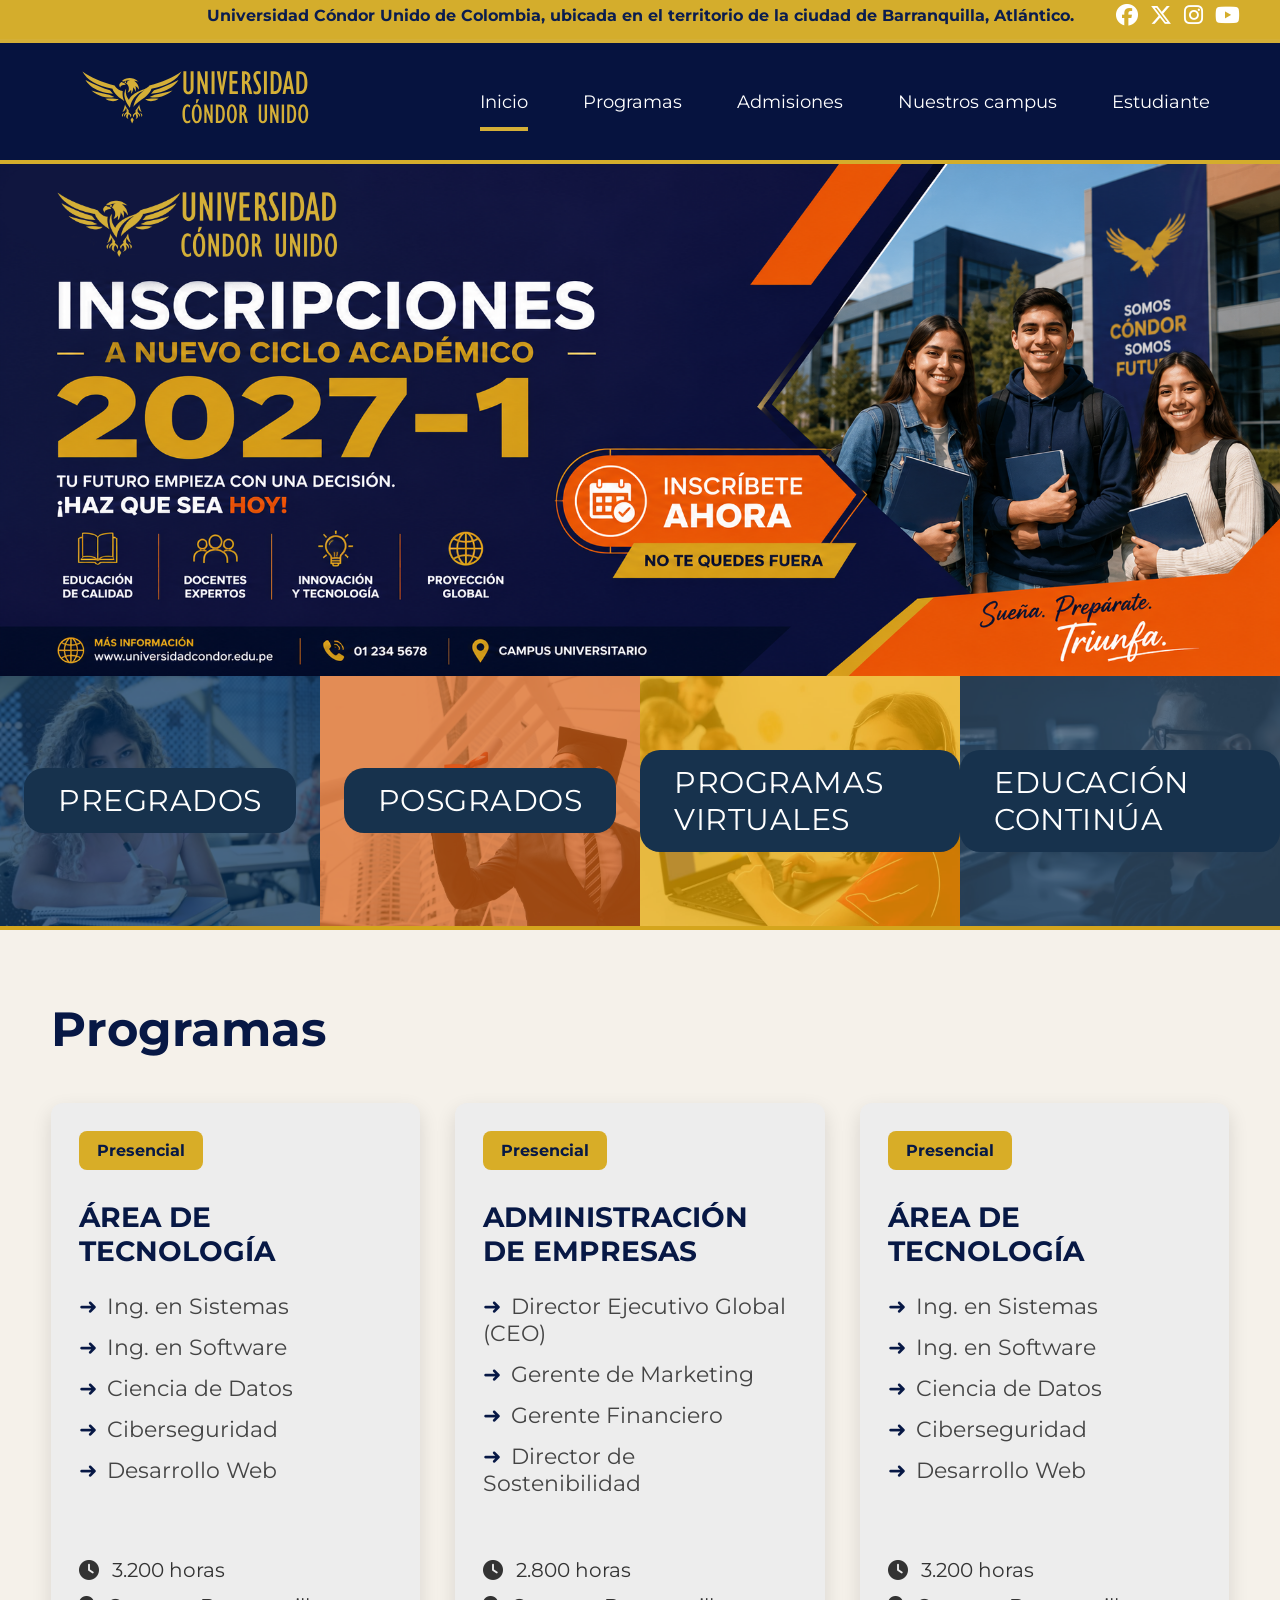
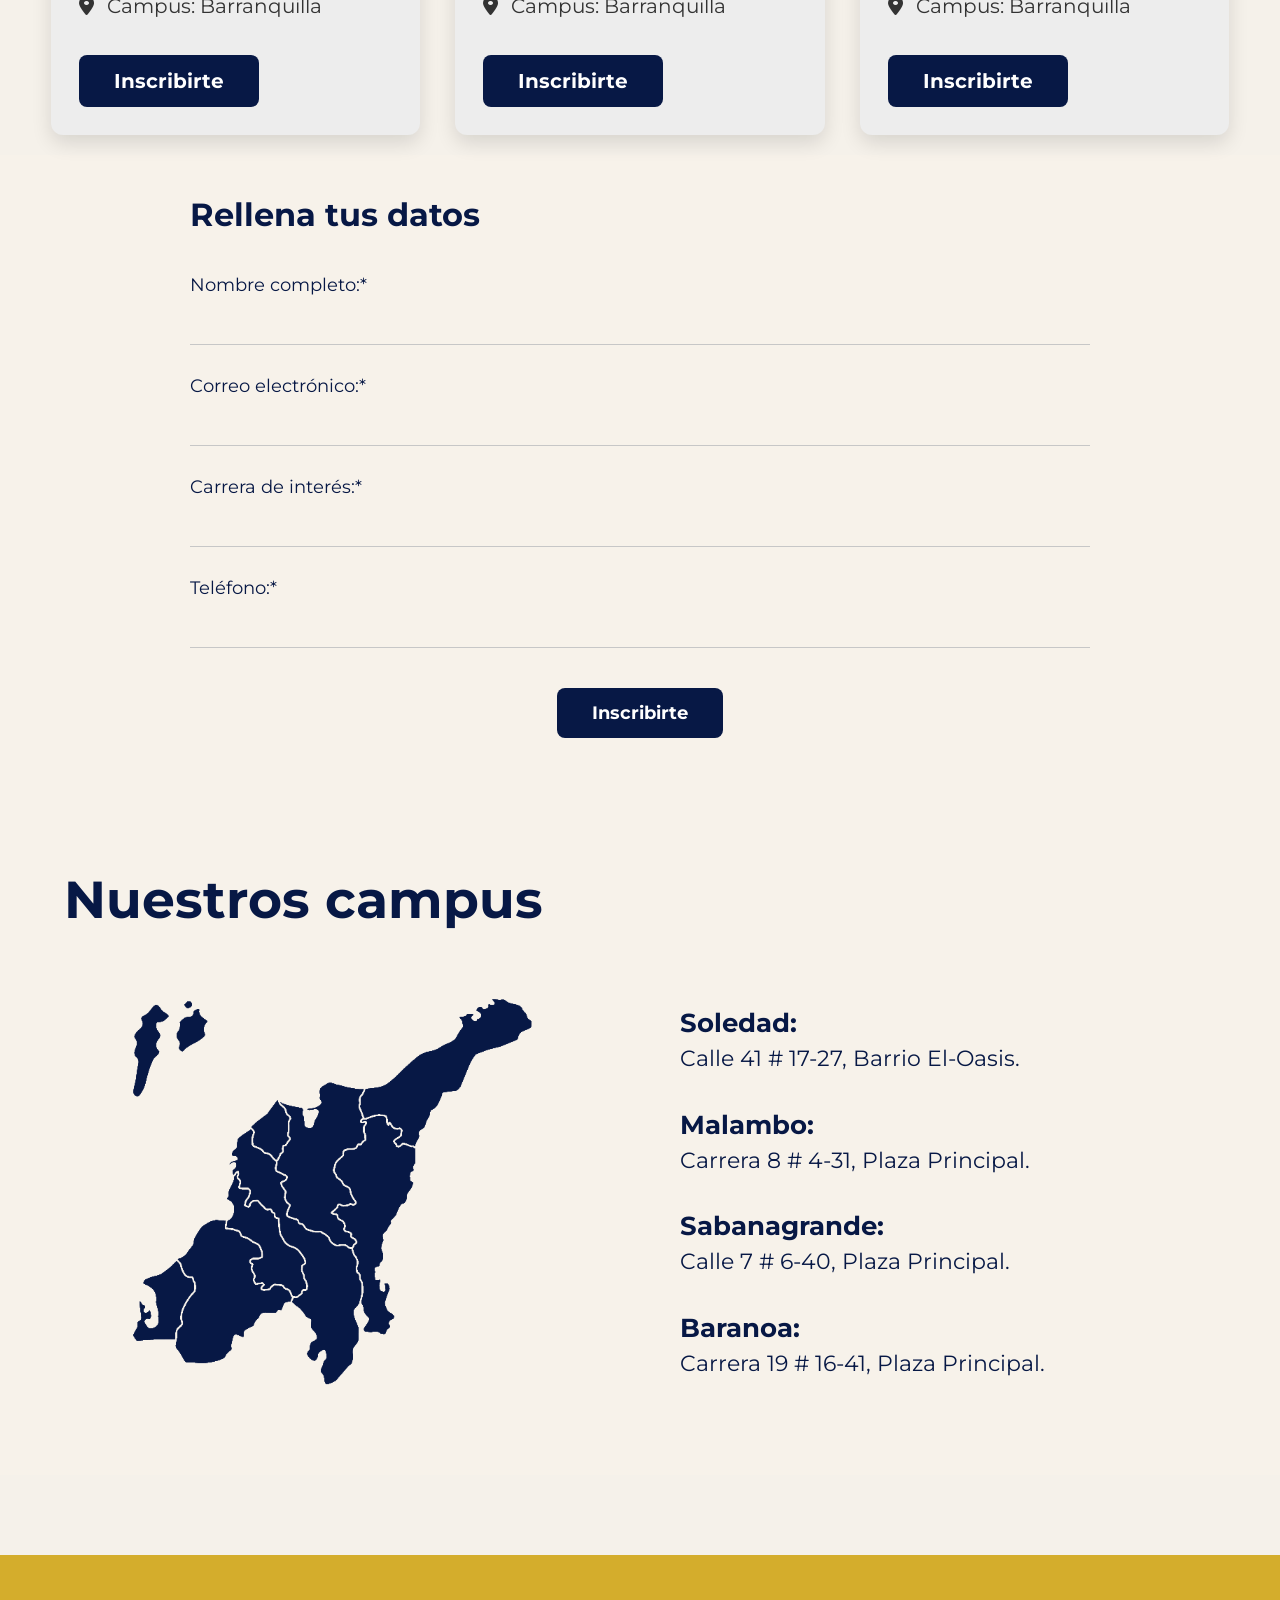
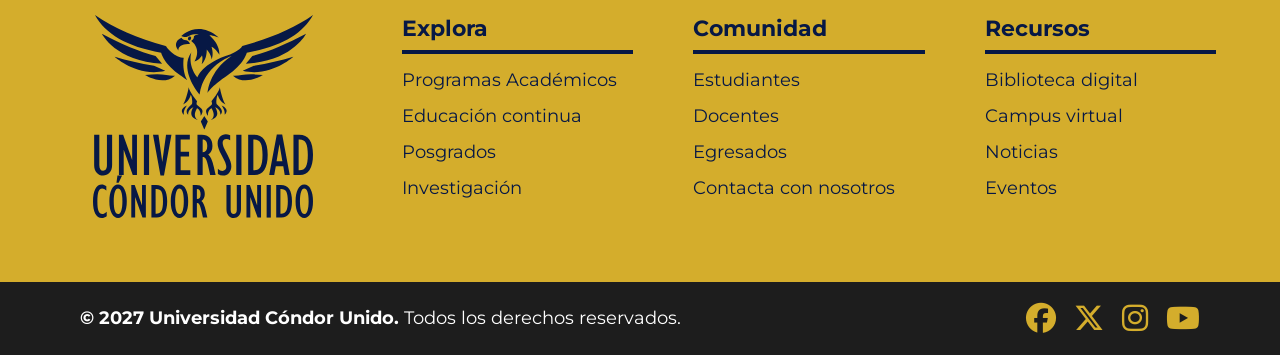
==== index.html @ d0da43bb "Add files via upload" ====
<!DOCTYPE html>
<html lang="es">
<head>
    <meta charset="UTF-8">
    <meta name="viewport" content="width=device-width, initial-scale=1.0">
    <title>Universidad Condor Unido</title>

    <!-- Font Awesome -->
    <link rel="stylesheet" href="https://cdnjs.cloudflare.com/ajax/libs/font-awesome/6.5.2/css/all.min.css">

    <!-- CSS -->
    <link rel="stylesheet" href="style.css">
</head>
<body>

    <header class="barra-superior">
        <div class="contenido-barra">

            <div class="texto">
                Universidad Cóndor Unido de Colombia, ubicada en el territorio de la ciudad de Barranquilla, Atlántico.
            </div>

            <div class="redes-sociales">
                <a href="#"><i class="fab fa-facebook"></i></a>
                <a href="#"><i class="fab fa-x-twitter"></i></a>
                <a href="#"><i class="fab fa-instagram"></i></a>
                <a href="#"><i class="fab fa-youtube"></i></a>
            </div>

        </div>
    </header>

    <link rel="preconnect" href="https://fonts.googleapis.com">
<link rel="preconnect" href="https://fonts.gstatic.com" crossorigin>
<link href="https://fonts.googleapis.com/css2?family=Montserrat:wght@100..900&display=swap" rel="stylesheet">

<!-- SECCIONES -->
<nav class="navbar">

<div class="logo">
    <a href="index.html">
        <img src="img/logo.svg" alt="Universidad Cóndor Unido">
    </a>
</div>

    <ul class="menu">
        <li class="activo"><a href="#">Inicio</a></li>
        <li><a href="#">Programas</a></li>
        <li><a href="#">Admisiones</a></li>
        <li><a href="#campus">Nuestros campus</a></li>
<li><a href="panel.html">Estudiante</a></li>    </ul>

</nav>

<!-- ========================= -->
<!-- Banner Principal -->
<!-- ========================= -->

        <!-- Imagen -->

        <section class="banner">
            <a href="#inscripciones">
                <img src="img/banner-estudiantes.png" alt="Banner Inscripciones">
            </a>
        </section>

<!-- ====================== -->
<!-- ========BLOQUES ============== -->
<!-- ====================== -->
 
<section class="categorias">

    <div class="categoria azul">

        <img src="img/pregrado.jpg" alt="Pregrados">

        <div class="overlay"></div>

        <div class="contenido">
            <a href="#pregrados" class="btn-categoria">
                PREGRADOS
            </a>
        </div>

    </div>

    <div class="categoria naranja">

        <img src="img/posgrados.jpg" alt="Posgrados">

        <div class="overlay"></div>

        <div class="contenido">
            <a href="#posgrados" class="btn-categoria">
                POSGRADOS
            </a>
        </div>

    </div>

    <div class="categoria amarillo">

        <img src="img/virtual.jpeg" alt="Virtuales">

        <div class="overlay"></div>

        <div class="contenido">
            <a href="#virtuales" class="btn-categoria">
                PROGRAMAS VIRTUALES
            </a>
        </div>

    </div>

<div class="categoria gris">

    <img src="img/continua.jpg" alt="Educación Continua">

    <div class="overlay"></div>

    <div class="contenido">
        <a href="#continua" class="btn-categoria">
            EDUCACIÓN CONTINÚA
        </a>
    </div>

</div> <!-- Fin categoría gris -->

</section> <!-- Fin sección categorías -->

<!-- ================= PROGRAMAS ================= -->

<section class="programas"> 

    <div class="contenedor">

        <h2>Programas</h2>

        <div class="cards">

            <div class="card">

                <span class="modalidad">Presencial</span>

                <h3>ÁREA DE TECNOLOGÍA</h3>

                <ul>
                    <li>Ing. en Sistemas</li>
                    <li>Ing. en Software</li>
                    <li>Ciencia de Datos</li>
                    <li>Ciberseguridad</li>
                    <li>Desarrollo Web</li>
                </ul>

                <div class="info">
                    <p><i class="fa-solid fa-clock"></i> 3.200 horas</p>
                    <p><i class="fa-solid fa-location-dot"></i> Campus: Barranquilla</p>
                </div>

<a href="#inscripcion" class="btn">Inscribirte</a>

            </div>

            <div class="card">

                <span class="modalidad">Presencial</span>

                <h3>ADMINISTRACIÓN DE EMPRESAS</h3>

                <ul>
                    <li>Director Ejecutivo Global (CEO)</li>
                    <li>Gerente de Marketing</li>
                    <li>Gerente Financiero</li>
                    <li>Director de Sostenibilidad</li>
                </ul>

                <div class="info">
                    <p><i class="fa-solid fa-clock"></i> 2.800 horas</p>
                    <p><i class="fa-solid fa-location-dot"></i> Campus: Barranquilla</p>
                </div>

<a href="#inscripcion" class="btn">Inscribirte</a>

            </div>

            <div class="card">

                <span class="modalidad">Presencial</span>

<h3>ÁREA DE TECNOLOGÍA</h3>
                <ul>
                    <li>Ing. en Sistemas</li>
                    <li>Ing. en Software</li>
                    <li>Ciencia de Datos</li>
                    <li>Ciberseguridad</li>
                    <li>Desarrollo Web</li>
                </ul>

                <div class="info">
                    <p><i class="fa-solid fa-clock"></i> 3.200 horas</p>
                    <p><i class="fa-solid fa-location-dot"></i> Campus: Barranquilla</p>
                </div>

<a href="#inscripcion" class="btn">Inscribirte</a>

            </div> <!-- Fin card -->

        </div> <!-- Fin cards -->

    </div> <!-- Fin contenedor -->

</section> <!-- Fin programas -->

<!-- ================= FORMULARIO ================= -->

<section class="formulario" id="inscripcion">

    <div class="contenedor-formulario">

        <h2>Rellena tus datos</h2>

        <form>

            <div class="grupo">
                <label for="nombre">Nombre completo:<span>*</span></label>
                <input type="text" id="nombre" required>
            </div>

            <div class="grupo">
                <label for="correo">Correo electrónico:<span>*</span></label>
                <input type="email" id="correo" required>
            </div>

            <div class="grupo">
                <label for="carrera">Carrera de interés:<span>*</span></label>
                <input type="text" id="carrera" required>
            </div>

            <div class="grupo">
                <label for="telefono">Teléfono:<span>*</span></label>
                <input type="tel" id="telefono" maxlength="10"pattern="[0-9]{10}" inputmode="numeric" oninput="this.value = this.value.replace(/[^0-9]/g, '')"
    required>
            </div>

            
<div class="contenedor-boton">
    <button type="submit" class="btn-inscribirse">
        Inscribirte
    </button>
</div>

        </form>

    </div> <!-- Fin contenedor-formulario -->

</section>

<!-- ================= NUESTROS CAMPUS ================= -->

<section class="campus" id="campus">

    <div class="contenedor-campus">

        <h2>Nuestros campus</h2>

        <div class="contenido-campus">

            <!-- Mapa -->
            <div class="mapa">
                <img src="img/mini-mapa-gran-caribe-transparent.png" alt="Mapa de Colombia">
            </div>

            <!-- Direcciones -->
            <div class="sedes">

                <div class="sede">
                    <h3>Soledad:</h3>
                    <p>Calle 41 # 17-27, Barrio El-Oasis.</p>
                </div>

                <div class="sede">
                    <h3>Malambo:</h3>
                    <p>Carrera 8 # 4-31, Plaza Principal.</p>
                </div>

                <div class="sede">
                    <h3>Sabanagrande:</h3>
                    <p>Calle 7 # 6-40, Plaza Principal.</p>
                </div>

                <div class="sede">
                    <h3>Baranoa:</h3>
                    <p>Carrera 19 # 16-41, Plaza Principal.</p>
                </div>

            </div>

        </div>

    </div>

</section>

<!-- ================= FOOTER ================= -->

<footer class="footer">

    <div class="footer-contenedor">

        <!-- Logo -->
<div class="footer-logo">
    <a href="index.html">
        <img src="img/logocondor.svg" alt="Universidad Cóndor Unido">
    </a>
</div>

        <!-- Explora -->
        <div class="footer-columna">
            <h3>Explora</h3>

            <ul>
                <li><a href="#">Programas Académicos</a></li>
                <li><a href="#">Educación continua</a></li>
                <li><a href="#">Posgrados</a></li>
                <li><a href="#">Investigación</a></li>
            </ul>
        </div>

        <!-- Comunidad -->
        <div class="footer-columna">
            <h3>Comunidad</h3>

            <ul>
                <li><a href="#">Estudiantes</a></li>
                <li><a href="#">Docentes</a></li>
                <li><a href="#">Egresados</a></li>
<li><a href="contacto.html">Contacta con nosotros</a></li>                </a></li>
            </ul>
        </div>

        <!-- Recursos -->
        <div class="footer-columna">
            <h3>Recursos</h3>

            <ul>
                <li><a href="#">Biblioteca digital</a></li>
                <li><a href="#">Campus virtual</a></li>
                <li><a href="#">Noticias</a></li>
                <li><a href="#">Eventos</a></li>
            </ul>
        </div>

    </div>

    <!-- Barra inferior -->

    <div class="footer-bottom">

        <p><b>© 2027 Universidad Cóndor Unido. </b>Todos los derechos reservados.</p>

        <div class="redes-footer">

            <a href="#"><i class="fab fa-facebook"></i></a>
            <a href="#"><i class="fab fa-x-twitter"></i></a>
            <a href="#"><i class="fab fa-instagram"></i></a>
            <a href="#"><i class="fab fa-youtube"></i></a>

        </div>

    </div>

</footer>

 </body>
</html>
---- style.css ----
/* Elimina márgenes del navegador */ 
*{
    margin:0;
    padding:0;
    box-sizing:border-box;
}

body{
    font-family: "Montserrat", sans-serif;
}

.logo a{
    display:inline-block;
    text-decoration:none;
}

.logo img{
    display:block;
}

/* Barra superior */
.barra-superior{
    background:#d4ad2c; /* Color dorado */
    border-bottom:8px solid #d4ad2c; /* Franja azul inferior */
    padding:6px 0;
}

/* Contenedor */
.contenido-barra{
    width:95%;
    margin:auto;
    display:flex;
    justify-content:center;
    align-items:center;
    position:relative;
}

/* Texto */
.texto{
    color:#0b1d4f;
    font-size:16px;
    font-weight:bold;
    text-align:center;
}

/* Redes */
.redes-sociales{
    position:absolute;
    right:0;
    display:flex;
    gap:12px;
}

.redes-sociales a{
    color:white;
    font-size:22px;
    text-decoration:none;
    transition:.3s;
}

.redes-sociales a:hover{
    color:#0b1d4f;
}

/* RESPONSIVA */

.contenido-barra{
    max-width:1200px;
    margin:auto;
    display:grid;
    grid-template-columns:1fr auto 1fr;
    align-items:center;
}

.texto{
    grid-column:2;
    text-align:center;
}

.redes-sociales{
    grid-column:3;
    justify-self:end;
    display:flex;
    gap:12px;
}

/* BANNER SUPERIOR */

/* ===== NAVBAR ===== */

.navbar{
    width:100%;
    background:#06133f;
    border-top:4px solid #d4af37;
    border-bottom:4px solid #d4ad2c;

    display:flex;
    justify-content:space-between;
    align-items:center;

    padding:18px 70px;
}

/* LOGO */

.logo img{
    width:260px;
    display:block;
}

/* MENÚ */

.menu{
    display:flex;
    list-style:none;
    gap:55px;
}

.menu li{
    position:relative;
}

.menu li a{
    text-decoration:none;
    color:#ffffff;
    font-family:"Montserrat", sans-serif;
    font-size:18px;
    font-weight:400;
    transition:.3s;
}

/* Hover */

.menu li a:hover{
    color:#d4af37;
}

/* Elemento activo */

.menu li.activo::after{
    content:"";
    position:absolute;
    left:0;
    bottom:-18px;

    width:100%;
    height:4px;

    background:#d4af37;
}

/* ========================= */
/* Responsive */
/* ========================= */

@media (max-width:100px){

    .navbar{
        padding:30px 40px;
        flex-direction:column;
        gap:30px;
    }

    .menu{
        gap:25px;
        flex-wrap:wrap;
        justify-content:center;
    }

    .logo img{
        width: 1000px;
    }

}

@media (max-width:768px){

    .menu{
        flex-direction:column;
        align-items:center;
        gap:20px;
    }

    .menu li.activo::after{
        bottom:-8px;
    }

    .menu li a{
        font-size:20px;
    }

}

/* BANNER PRINCIPAL */

.banner{
    width:100vw;
    margin-left:calc(50% - 50vw);
}

.banner img{
    width:100%;
    display:block;
}

/* BLOQUES */

/* CONTENEDOR */

.categorias{

    display:grid;

    grid-template-columns:repeat(4,1fr);

    width:100%;

    border-bottom:4px solid #d4a51d;

}

/* TARJETAS */

.categoria{

    position:relative;

    height:250px;

    overflow:hidden;

}

/* IMAGEN */

.categoria img{

    width:100%;

    height:100%;

    object-fit:cover;

    transition:.5s;

}

/* SOMBREADO */

.overlay{

    position:absolute;

    inset:0;

}

/* CONTENIDO */

.contenido{

    position:absolute;

    inset:0;

    display:flex;

    justify-content:center;

    align-items:center;

    z-index:5;

}

/* BOTÓN */

.btn-categoria{

    background:#17324d;

    color:white;

    text-decoration:none;

    padding:14px 34px;

    border-radius:20px;

    font-size:30px;

    letter-spacing:.5px;

    transition:.3s;

    font-family:'Montserrat',sans-serif;

}

.btn-categoria:hover{

    background:#d4af37;

    color:#17324d;

}

/* EFECTO HOVER */

.categoria:hover img{

    transform:scale(1.08);

}

/* SOMBRAS */

.azul .overlay{

    background:rgba(0,45,91,.72);

}

.naranja .overlay{

    background:rgba(218,95,17,.70);

}

.amarillo .overlay{

    background:rgba(234,170,0,.72);

}

.gris .overlay{

    background:rgba(49,79,108,.72);

}

/* RESPONSIVE */

@media(max-width:900px){

.categorias{

grid-template-columns:repeat(2,1fr);

}

}

@media(max-width:600px){

.categorias{

grid-template-columns:1fr;

}

}

/*        NOVEDADES Y PROGRAMAS                 */

/* RESET */

*{
    margin:0;
    padding:0;
    box-sizing:border-box;
}

body{
    font-family:'Montserrat', sans-serif;
    background:#f5f1ea;
}

.programas{
    width:100%;
    padding:70px 4%;
}

.contenedor{
    width:100%;
    max-width:1600px;
    margin:auto;
}

.programas h2{
    font-size:48px;
    font-weight:700;
    color:#071845;
    margin-bottom:45px;
}

/* GRID RESPONSIVO */

.cards{

    display:grid;

    grid-template-columns:repeat(auto-fit,minmax(320px,1fr));

    gap:35px;

    width:100%;

}

/* CARD */

.card{

    background:#ededed;

    border-radius:12px;

    padding:28px;

    display:flex;

    flex-direction:column;

    justify-content:space-between;

    box-shadow:0 8px 20px rgba(0,0,0,.12);

    transition:.3s;

}

.card:hover{

    transform:translateY(-8px);

}

.modalidad{

    display:inline-block;

    width:max-content;

    background:#d8ad27;

    color:#071845;

    padding:10px 18px;

    border-radius:8px;

    font-weight:bold;

    margin-bottom:30px;

}

.card h3{

    color:#071845;

    font-size:28px;

    margin-bottom:25px;

}

.card ul{

    list-style:none;

    margin-bottom:35px;

}

.card ul li{

    margin-bottom:14px;

    font-size:22px;

    color:#444;

}

.card ul li::before{

    content:"➜";

    margin-right:10px;

    color:#071845;

}

.info{

    margin-top:auto;

}

.info p{

    margin:12px 0;

    font-size:20px;

    color:#333;

}

.info i{

    margin-right:8px;

}

.btn{

    margin-top:25px;

    display:inline-flex;

    justify-content:center;

    align-items:center;

    width:180px;

    height:52px;

    text-decoration:none;

    background:#071845;

    color:white;

    border-radius:8px;

    font-weight:bold;

    font-size:20px;

    transition:.3s;

}

.btn:hover{

    background:#d8ad27;

    color:#071845;

}

/* TABLET */

@media(max-width:992px){

.programas h2{

font-size:38px;

}

.card h3{

font-size:24px;

}

.card ul li{

font-size:19px;

}

}

/* MOVIL */

@media(max-width:600px){

.programas{

padding:50px 20px;

}

.programas h2{

font-size:32px;

}

.cards{

grid-template-columns:1fr;

}

.card{

padding:25px;

}

.btn{

width:100%;

}

}

.programas{
    width:100%;
    padding:70px 4% 20px;
}

/* ================= FORMULARIO ================= */

html{
    scroll-behavior: smooth;
}

.formulario{
    width:100%;
    background:#f7f2ea;
    padding:40px 0 60px;
}

.contenedor-formulario{
    width:90%;
    max-width:900px;
    margin:0 auto;
}

.formulario h2{
    font-size:32px;
    color:#071845;
    margin-bottom:40px;
}

.grupo{
    margin-bottom:30px;
}

.grupo label{
    display:block;
    font-size:18px;
    margin-bottom:10px;
    color:#071845;
}

.grupo input{
    width:100%;
    border:none;
    border-bottom:1px solid #c7c7c7;
    background:transparent;
    padding:10px 0;
    font-size:16px;
}

.contenedor-boton{
    text-align:center;
    margin-top:40px;
}

.btn-inscribirse{
    background:#071845;
    color:#fff;
    border:none;
    border-radius:8px;
    padding:14px 35px;
    font-family:"Montserrat", sans-serif;
    font-size:18px;
    font-weight:700;
    cursor:pointer;
    transition:.3s;
}

.btn-inscribirse:hover{
    background:#d4ad2c;
    color:#071845;
}

/* ================= NUESTROS CAMPUS ================= */

.campus{
    width:100%;
    background:#f7f2ea;
    padding:70px 0;
}

.contenedor-campus{
    width:90%;
    max-width:1200px;
    margin:auto;
}

.campus h2{
    font-family:"Montserrat", sans-serif;
    font-size:52px;
    color:#071845;
    font-weight:700;
    margin-bottom:50px;
}

.contenido-campus{
    display:grid;
    grid-template-columns:1fr 1fr;
    align-items:center;
    gap:80px;
}

.mapa{
    text-align:center;
}

.mapa img{
    width:100%;
    max-width:420px;
}

.sedes{
    display:flex;
    flex-direction:column;
    gap:35px;
}

.sede h3{
    font-family:"Montserrat", sans-serif;
    font-size:26px;
    color:#071845;
    margin-bottom:6px;
    font-weight:700;
}

.sede p{
    font-family:"Montserrat", sans-serif;
    font-size:22px;
    color:#071845;
    line-height:1.3;
}

/* Responsive */

@media(max-width:768px){

    .contenido-campus{
        grid-template-columns:1fr;
        gap:40px;
        text-align:center;
    }

    .campus h2{
        font-size:38px;
    }

    .sede h3{
        font-size:24px;
    }

    .sede p{
        font-size:18px;
    }

}

/* ================= FOOTER ================= */

.footer{
    background:#d4ad2c;
    margin-top:80px;
}

.footer-contenedor{
    width:90%;
    max-width:1200px;
    margin:auto;
    padding:60px 0;

    display:grid;
    grid-template-columns:1.2fr 1fr 1fr 1fr;
    gap:60px;
    align-items:flex-start;
}

.footer-logo{
    text-align:center;
}

.footer-logo img{
    width:220px;
}

.footer-columna h3{
    color:#071845;
    font-size:22px;
    font-weight:700;
    margin-bottom:15px;
    padding-bottom:8px;
    border-bottom:4px solid #071845;
}

.footer-columna ul{
    list-style:none;
}

.footer-columna ul li{
    margin-bottom:14px;
}

.footer-columna ul li a{
    color:#071845;
    text-decoration:none;
    font-size:18px;
    transition:.3s;
}

.footer-columna ul li a:hover{
    color:#071845;
}

.footer-bottom{
    background:#1d1d1d;

    display:flex;
    justify-content:space-between;
    align-items:center;

    padding:18px 80px;
}

.footer-bottom p{
    color:#fff;
    font-size:18px;
}

.redes-footer{
    display:flex;
    gap:18px;
}

.redes-footer a{
    color:#d4ad2c;
    font-size:30px;
    transition:.3s;
}

.redes-footer a:hover{
    color:#fff;
}

/* RESPONSIVE */

@media(max-width:900px){

.footer-contenedor{
    grid-template-columns:1fr 1fr;
    text-align:center;
}

.footer-columna h3{
    display:inline-block;
}

.footer-bottom{
    flex-direction:column;
    gap:15px;
    text-align:center;
    padding:20px;
}

}

@media(max-width:600px){

.footer-contenedor{
    grid-template-columns:1fr;
}

}

/* ================= CONTACTO ================= */

.contacto{
    width:100%;
    background:#ffffff;
    padding:70px 0;
}

.contenedor-contacto{
    width:90%;
    max-width:1200px;
    margin:auto;

    display:grid;
    grid-template-columns:280px 1fr;
    gap:70px;
}

/* ===== Menú izquierdo ===== */

.menu-contacto h3{
    color:#071845;
    font-size:28px;
    margin-bottom:30px;
}

.menu-contacto ul{
    list-style:none;
}

.menu-contacto li{
    border-top:1px solid #d9d9d9;
}

.menu-contacto li:last-child{
    border-bottom:1px solid #d9d9d9;
}

.menu-contacto a{
    display:flex;
    justify-content:space-between;
    align-items:center;
    padding:18px 0;
    color:#333;
    text-decoration:none;
    font-size:20px;
}

.menu-contacto .activo a{
    font-weight:bold;
}

.menu-contacto span{
    color:#071845;
    font-size:24px;
}

/* ===== Formulario ===== */

.formulario-contacto h2{
    color:#071845;
    font-size:42px;
    font-weight:400;
    margin-bottom:35px;
}

.fila{
    margin-bottom:25px;
}

.fila-doble{
    display:grid;
    grid-template-columns:1fr 1fr;
    gap:20px;
    margin-bottom:25px;
}

/* Campos */

.formulario-contacto input,
.formulario-contacto select,
.formulario-contacto textarea{

    width:100%;
    padding:18px;

    background:#eeeeee;

    border:none;

    outline:none;

    font-size:18px;

    font-family:"Montserrat", sans-serif;

}

.formulario-contacto textarea{
    resize:vertical;
    min-height:220px;
}

/* Botón */

.boton{
    margin-top:25px;
    display:flex;
    justify-content:flex-end;
}

.boton button{

    background:#071845;

    color:#fff;

    border:none;

    padding:15px 45px;

    font-size:20px;

    font-weight:bold;

    cursor:pointer;

    transition:.3s;

}

.boton button:hover{

    background:#0d9d97;

}

/* Responsive */

@media(max-width:900px){

    .contenedor-contacto{

        grid-template-columns:1fr;

    }

    .fila-doble{

        grid-template-columns:1fr;

    }

}

@media(max-width:600px){

    .formulario-contacto h2{

        font-size:34px;

    }

    .menu-contacto h3{

        font-size:24px;

    }

}

/* PANEL DERECHO */

/* ========================= */
/* PANEL 2FA */
/* ========================= */

.panel-2fa{
    width:100%;
    max-width:600px;
    margin:80px auto;
    background:#1f1f23;
    border:2px solid #3b3b42;
    border-radius:20px;
    padding:35px 40px;
    font-family:'Montserrat',sans-serif;
    color:#fff;
}

.panel-2fa h2{
    font-size:40px;
    margin-bottom:15px;
    color:#fff;
}

.panel-2fa p{
    font-size:18px;
    line-height:1.6;
    color:#d6d6d6;
    margin-bottom:30px;
}

.panel-2fa label{
    display:block;
    font-weight:700;
    margin-bottom:8px;
    color:#fff;
}

.panel-2fa small{
    display:block;
    margin-bottom:15px;
    color:#bbbbbb;
}

.panel-2fa input{
    width:100%;
    height:65px;
    border:3px solid #f4c430;
    border-radius:15px;
    background:#242429;
    color:#fff;
    font-size:24px;
    text-align:center;
    letter-spacing:8px;
    outline:none;
    margin-bottom:18px;
}

.panel-2fa input::placeholder{
    color:#8d8d8d;
    letter-spacing:6px;
}

.panel-2fa .texto-recuperacion{
    color:#9f9f9f;
    font-style:italic;
    font-size:15px;
    margin-bottom:30px;
}

.panel-2fa .texto-recuperacion a{
    color:#d4af37;
    text-decoration:none;
}

.panel-2fa .texto-recuperacion a:hover{
    text-decoration:underline;
}

.panel-2fa .btn-confirmar{
    width:100%;
    height:65px;
    border:none;
    border-radius:12px;
    background:#067fcfda;
    color:#fff;
    font-size:22px;
    font-weight:700;
    cursor:pointer;
    transition:.3s;
}

.panel-2fa .btn-confirmar:hover{
    background:#2c026e;
}
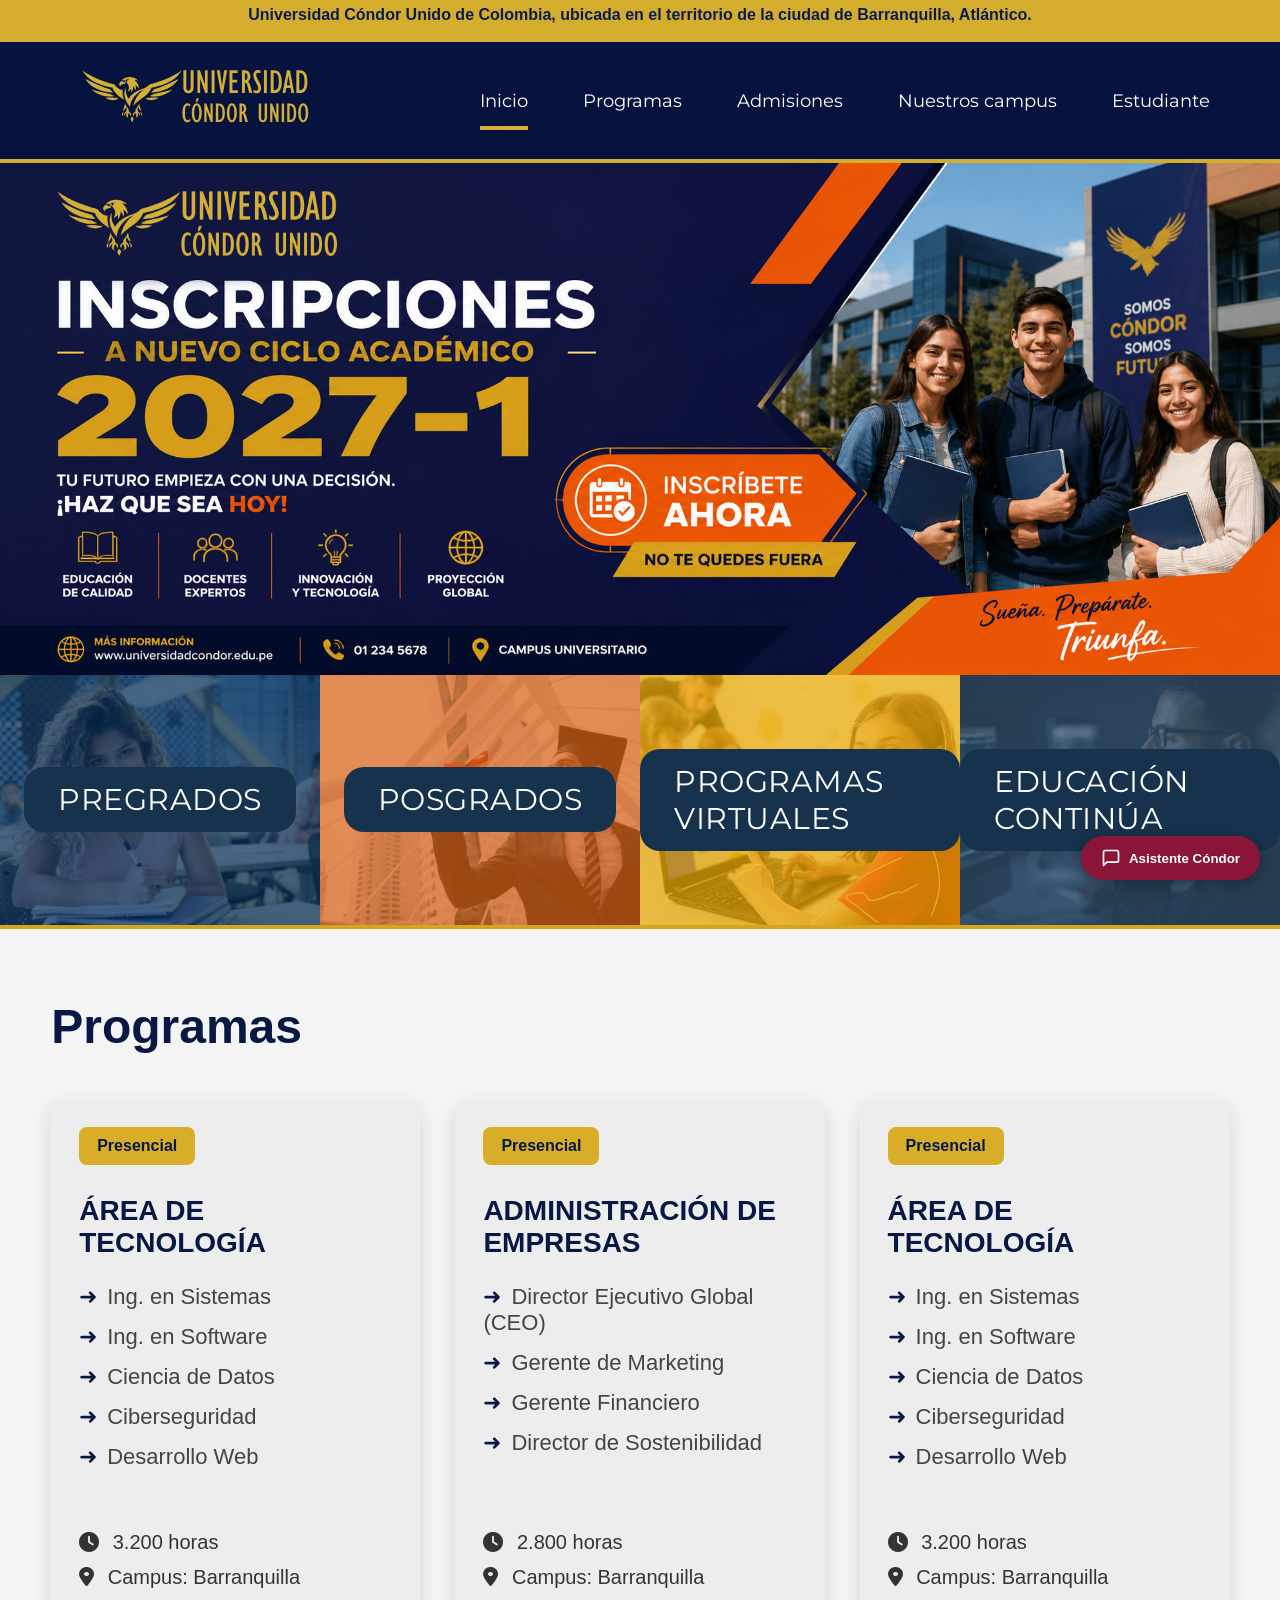
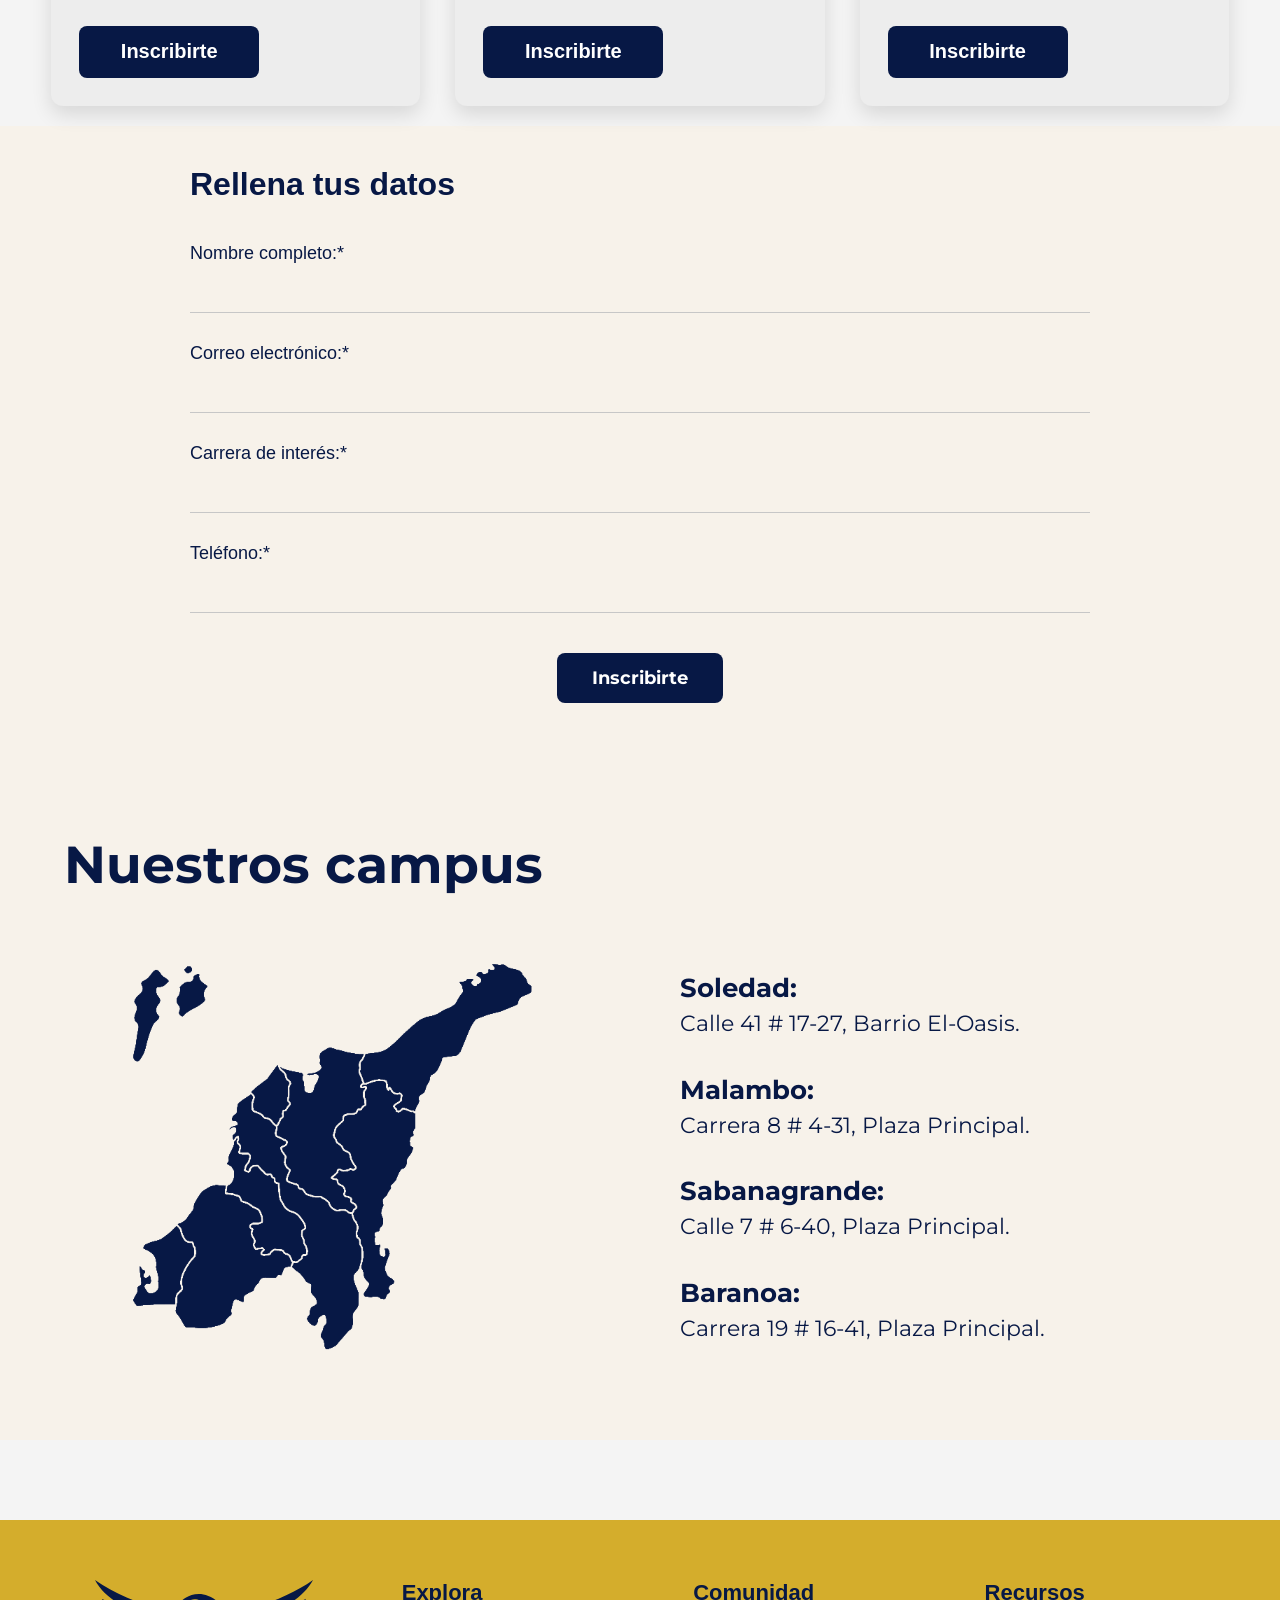
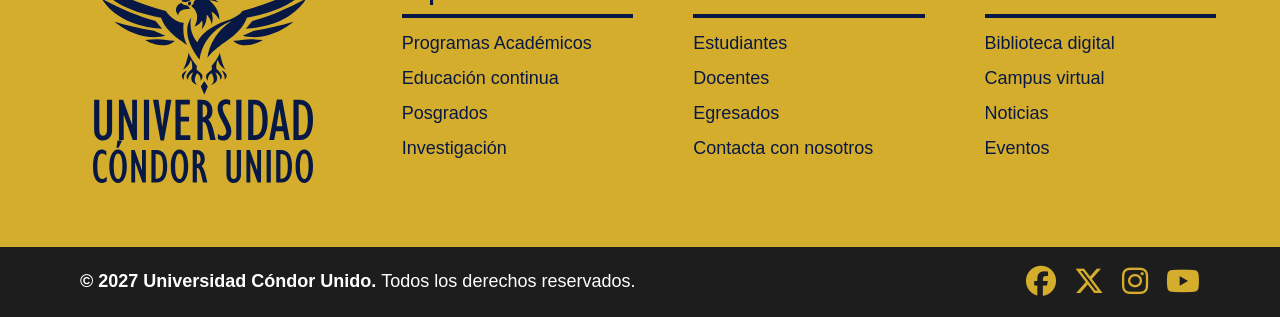
==== commit aab82533: "Add files via upload" ====
--- a/index.html
+++ b/index.html
@@ -18,15 +18,7 @@
 
             <div class="texto">
                 Universidad Cóndor Unido de Colombia, ubicada en el territorio de la ciudad de Barranquilla, Atlántico.
-            </div>
-
-            <div class="redes-sociales">
-                <a href="#"><i class="fab fa-facebook"></i></a>
-                <a href="#"><i class="fab fa-x-twitter"></i></a>
-                <a href="#"><i class="fab fa-instagram"></i></a>
-                <a href="#"><i class="fab fa-youtube"></i></a>
-            </div>
-
+    
         </div>
     </header>
 
@@ -48,7 +40,7 @@
         <li><a href="#">Programas</a></li>
         <li><a href="#">Admisiones</a></li>
         <li><a href="#campus">Nuestros campus</a></li>
-<li><a href="panel.html">Estudiante</a></li>    </ul>
+<li><a href="Panel.html">Estudiante</a></li>    </ul>
 
 </nav>
 
@@ -371,5 +363,83 @@
 
 </footer>
 
+<!-- =========================
+     INICIO CHATBOT FLOTANTE
+========================= -->
+
+<!-- Botón Flotante para Abrir el Chatbot -->
+  <button id="chatbot-toggle-btn" onclick="toggleChatbot()">
+    <svg width="20" height="20" viewBox="0 0 24 24" fill="none" stroke="currentColor" stroke-width="2" stroke-linecap="round" stroke-linejoin="round">
+      <path d="M21 15a2 2 0 0 1-2 2H7l-4 4V5a2 2 0 0 1 2-2h14a2 2 0 0 1 2 2z"></path>
+    </svg>
+    Asistente Cóndor
+  </button>
+
+  <!-- Contenedor Principal del Chatbot -->
+  <div id="chatbot-container" class="chatbot-hidden">
+    
+    <!-- Encabezado -->
+    <div class="chatbot-header">
+      <div class="chatbot-header-info">
+        <div class="chatbot-avatar">UC</div>
+        <div>
+          <h3>Universidad Cóndor Unido</h3>
+          <span>Asistente Virtual Académico</span>
+        </div>
+      </div>
+      <button class="chatbot-close-btn" onclick="toggleChatbot()">&times;</button>
+    </div>
+
+    <!-- Barra Superior de Botones / Tags -->
+    <div class="chatbot-tags-bar">
+      <button onclick="sendQuickMessage('Oferta Académica')">🎓 Carreras</button>
+      <button onclick="sendQuickMessage('Admisiones')">📝 Admisiones</button>
+      <button onclick="sendQuickMessage('Noticias')">📰 Noticias</button>
+      <button onclick="sendQuickMessage('Contacto')">📞 Contacto</button>
+    </div>
+
+    <!-- Area de Mensajes del Chat -->
+    <div class="chatbot-messages" id="chatbot-messages">
+      <!-- Mensaje inicial del bot -->
+      <div class="chat-message bot-message">
+        ¡Hola! Bienvenid@ a la Universidad Cóndor Unido. ¿En qué puedo ayudarte hoy?
+        <br><br>
+        Puedes preguntarme por:
+        <ul>
+          <li>Oferta académica y carreras</li>
+          <li>Proceso de admisiones e inscripciones</li>
+          <li>Noticias e información institucional</li>
+          <li>Contacto y atención</li>
+        </ul>
+        <div class="quick-buttons-grid">
+          <button onclick="sendQuickMessage('Oferta Académica')">🎓 Oferta Académica</button>
+          <button onclick="sendQuickMessage('Admisiones')">📝 Admisiones</button>
+          <button onclick="sendQuickMessage('Noticias')">📰 Noticias</button>
+          <button onclick="sendQuickMessage('Contacto')">📞 Contacto</button>
+        </div>
+      </div>
+    </div>
+
+    <!-- Entrada de Texto y Botón de Envío -->
+    <div class="chatbot-input-area">
+      <input type="text" id="chatbot-input" placeholder="Escribe tu consulta aquí..." onkeypress="handleKeyPress(event)" />
+      <button onclick="sendMessage()" id="chatbot-send-btn">
+        <svg width="18" height="18" viewBox="0 0 24 24" fill="none" stroke="currentColor" stroke-width="2">
+          <line x1="22" y1="2" x2="11" y2="13"></line>
+          <polygon points="22 2 15 22 11 13 2 9 22 2"></polygon>
+        </svg>
+      </button>
+    </div>
+
+    <!-- Pie del Chatbot -->
+    <div class="chatbot-footer">Powered by Universidad Cóndor Unido</div>
+  </div>
+
+  <script src="script.js"></script>
+
+<!-- =========================
+      FIN CHATBOT FLOTANTE
+========================= -->
+
  </body>
 </html>
--- a/style.css
+++ b/style.css
@@ -1149,4 +1149,866 @@
 
 .panel-2fa .btn-confirmar:hover{
     background:#2c026e;
+}
+
+*{
+    margin:0;
+    padding:0;
+    box-sizing:border-box;
+    font-family:Arial, Helvetica, sans-serif;
+}
+
+body{
+    background:#f4f4f4;
+    height:100vh;
+}
+
+/* Botón flotante */
+
+.btn-chat{
+
+    position:fixed;
+    right:25px;
+    bottom:25px;
+
+    width:70px;
+    height:70px;
+
+    border:none;
+    border-radius:50%;
+
+    background:#ffd000;
+    color:white;
+
+    font-size:28px;
+    cursor:pointer;
+
+    box-shadow:0 5px 18px rgba(255, 238, 0, 0.25);
+
+    z-index:1000;
+}
+
+.btn-chat:hover{
+
+    background:#00358d;
+
+}
+
+/* Menú */
+
+.chat-menu{
+
+    position:fixed;
+    bottom:110px;
+    right:25px;
+
+    width:320px;
+
+    display:none;
+    flex-direction:column;
+    gap:12px;
+
+    animation:mostrar .25s ease;
+
+}
+
+.chat-menu.active{
+
+    display:flex;
+
+}
+
+.chat-menu a{
+
+    text-decoration:none;
+    color:#4a4a4a;
+
+    background:white;
+
+    border-radius:8px;
+
+    padding:18px;
+
+    display:flex;
+    align-items:center;
+    justify-content:space-between;
+
+    font-size:17px;
+
+    box-shadow:0 4px 10px rgba(0,0,0,.15);
+
+    transition:.25s;
+
+}
+
+.chat-menu a:hover{
+
+    transform:translateY(-3px);
+    background:#f5f8ff;
+
+}
+
+.chat-menu i{
+
+    color:#ffd000;
+    font-size:28px;
+
+}
+
+@keyframes mostrar{
+
+from{
+
+opacity:0;
+transform:translateY(20px);
+
+}
+
+to{
+
+opacity:1;
+transform:translateY(0);
+
+}
+
+}
+
+/* CHATBOT */ 
+
+/* --- ESTILOS ENCAPSULADOS PARA EL CHATBOT --- */
+
+.chat-container {
+  box-sizing: border-box;
+  width: 380px;
+  background-color: #3f28c0;
+  border-radius: 16px;
+  border: 1px solid rgba(130, 0, 252, 0.2);
+  box-shadow: 0 10px 25px rgba(0, 0, 0, 0.5);
+  overflow: hidden;
+  display: flex;
+  flex-direction: column;
+  font-family: 'Segoe UI', Tahoma, Geneva, Verdana, sans-serif;
+  position: fixed; /* Opcional: para flotar el chat abajo a la derecha */
+  bottom: 20px;
+  right: 20px;
+  z-index: 9999;
+}
+
+.chat-container *, 
+.chat-container *::before, 
+.chat-container *::after {
+  box-sizing: border-box;
+  margin: 0;
+  padding: 0;
+}
+
+/* Header */
+.chat-container .chat-header {
+  display: flex;
+  justify-content: space-between;
+  align-items: center;
+  padding: 16px;
+  background-color: #12101e;
+  border-bottom: 1px solid rgba(255, 255, 255, 0.05);
+}
+
+.chat-container .header-info {
+  display: flex;
+  align-items: center;
+  gap: 12px;
+}
+
+.chat-container .avatar {
+  width: 42px;
+  height: 42px;
+  background: linear-gradient(135deg, #a855f7, #6366f1);
+  border-radius: 12px;
+  display: flex;
+  align-items: center;
+  justify-content: center;
+  color: #fff;
+  font-weight: bold;
+  font-size: 16px;
+  box-shadow: 0 0 12px rgba(168, 85, 247, 0.4);
+}
+
+.chat-container .header-text h3 {
+  color: #ffffff;
+  font-size: 15px;
+  font-weight: 600;
+}
+
+.chat-container .header-text p {
+  color: #a855f7;
+  font-size: 12px;
+}
+
+.chat-container .close-btn {
+  background: none;
+  border: none;
+  color: #94a3b8;
+  font-size: 20px;
+  cursor: pointer;
+}
+
+/* Chips / Filtros */
+.chat-container .chips-container {
+  display: flex;
+  gap: 8px;
+  padding: 12px 16px;
+  overflow-x: auto;
+  white-space: nowrap;
+  border-bottom: 1px solid rgba(255, 255, 255, 0.05);
+}
+
+.chat-container .chips-container::-webkit-scrollbar {
+  display: none;
+}
+
+.chat-container .chip {
+  background-color: rgba(255, 255, 255, 0.05);
+  border: 1px solid rgba(168, 85, 247, 0.3);
+  color: #e2e8f0;
+  padding: 6px 14px;
+  border-radius: 20px;
+  font-size: 12px;
+  cursor: pointer;
+  transition: all 0.2s ease;
+}
+
+.chat-container .chip:hover {
+  background-color: rgba(168, 85, 247, 0.2);
+}
+
+/* Cuerpo del Chat */
+.chat-container .chat-body {
+  padding: 16px;
+  display: flex;
+  flex-direction: column;
+  gap: 6px;
+}
+
+.chat-container .bot-message {
+  background-color: #1a182d;
+  border: 1px solid rgba(168, 85, 247, 0.15);
+  border-radius: 14px;
+  padding: 14px;
+  color: #cbd5e1;
+  font-size: 13px;
+  line-height: 1.5;
+}
+
+.chat-container .bot-message strong {
+  color: #a855f7;
+}
+
+.chat-container .question-text {
+  margin-top: 12px;
+  margin-bottom: 10px;
+  font-weight: 500;
+  color: #f1f5f9;
+}
+
+/* Botones dentro del Mensaje */
+.chat-container .action-buttons {
+  display: flex;
+  flex-wrap: wrap;
+  gap: 8px;
+}
+
+.chat-container .action-btn {
+  background-color: rgba(168, 85, 247, 0.1);
+  border: 1px solid rgba(168, 85, 247, 0.4);
+  color: #d8b4fe;
+  padding: 7px 12px;
+  border-radius: 8px;
+  font-size: 12px;
+  cursor: pointer;
+  transition: background-color 0.2s ease;
+}
+
+.chat-container .action-btn:hover {
+  background-color: rgba(168, 85, 247, 0.25);
+}
+
+.chat-container .timestamp {
+  font-size: 10px;
+  color: #64748b;
+  margin-left: 4px;
+}
+
+/* Footer / Entrada de Texto */
+.chat-container .chat-footer {
+  padding: 12px 16px;
+  border-top: 1px solid rgba(255, 255, 255, 0.05);
+  display: flex;
+  flex-direction: column;
+  align-items: center;
+  gap: 8px;
+}
+
+.chat-container .input-wrapper {
+  display: flex;
+  width: 100%;
+  gap: 8px;
+}
+
+.chat-container .input-wrapper input {
+  flex: 1;
+  background-color: #ffffff;
+  border: none;
+  border-radius: 8px;
+  padding: 10px 14px;
+  font-size: 12px;
+  color: #1e293b;
+  outline: none;
+}
+
+.chat-container .input-wrapper input::placeholder {
+  color: #94a3b8;
+}
+
+.chat-container .send-btn {
+  background: linear-gradient(135deg, #a855f7, #8b5cf6);
+  border: none;
+  width: 38px;
+  height: 38px;
+  border-radius: 10px;
+  color: #fff;
+  display: flex;
+  align-items: center;
+  justify-content: center;
+  cursor: pointer;
+  box-shadow: 0 0 10px rgba(168, 85, 247, 0.4);
+}
+
+.chat-container .branding {
+  font-size: 10px;
+  color: #475569;
+}
+
+/*ADICIONAL CHATBOT*/
+
+/* Botón Flotante Principal */
+#chatbot-toggle-btn {
+  position: fixed;
+  bottom: 20px;
+  right: 20px;
+  background-color: #8b1538;
+  color: #ffffff;
+  border: none;
+  padding: 12px 20px;
+  border-radius: 30px;
+  font-weight: 600;
+  cursor: pointer;
+  box-shadow: 0 4px 15px rgba(0, 0, 0, 0.3);
+  display: flex;
+  align-items: center;
+  gap: 8px;
+  z-index: 9999;
+  transition: transform 0.2s, background-color 0.2s;
+}
+
+#chatbot-toggle-btn:hover {
+  background-color: #6b0f2a;
+  transform: translateY(-2px);
+}
+
+/* Ventana Principal del Chatbot */
+#chatbot-container {
+  position: fixed;
+  bottom: 80px;
+  right: 20px;
+  width: 360px;
+  height: 520px;
+  background-color: #12131c;
+  color: #e0e0e0;
+  border-radius: 16px;
+  border: 1px solid #2a2c3d;
+  box-shadow: 0 10px 25px rgba(0, 0, 0, 0.5);
+  display: flex;
+  flex-direction: column;
+  z-index: 9999;
+  font-family: Arial, sans-serif;
+  overflow: hidden;
+  transition: opacity 0.3s ease, transform 0.3s ease;
+}
+
+/* Clase para ocultar la ventana */
+.chatbot-hidden {
+  opacity: 0;
+  pointer-events: none;
+  transform: translateY(20px);
+}
+
+/* Encabezado */
+.chatbot-header {
+  background-color: #1a1c2e;
+  padding: 14px 16px;
+  display: flex;
+  align-items: center;
+  justify-content: space-between;
+  border-bottom: 1px solid #2a2c3d;
+}
+
+.chatbot-header-info {
+  display: flex;
+  align-items: center;
+  gap: 10px;
+}
+
+.chatbot-avatar {
+  width: 36px;
+  height: 36px;
+  background-color: #8b1538;
+  border-radius: 50%;
+  display: flex;
+  align-items: center;
+  justify-content: center;
+  font-weight: bold;
+  font-size: 14px;
+  color: #fff;
+}
+
+.chatbot-header h3 {
+  margin: 0;
+  font-size: 14px;
+  color: #ffffff;
+}
+
+.chatbot-header span {
+  font-size: 11px;
+  color: #9a9caf;
+}
+
+.chatbot-close-btn {
+  background: none;
+  border: none;
+  color: #9a9caf;
+  font-size: 22px;
+  cursor: pointer;
+}
+
+/* Barra de Tags Superiores */
+.chatbot-tags-bar {
+  display: flex;
+  gap: 6px;
+  padding: 8px 12px;
+  background-color: #161826;
+  overflow-x: auto;
+  border-bottom: 1px solid #2a2c3d;
+}
+
+.chatbot-tags-bar button {
+  background: #222538;
+  color: #c5c7d8;
+  border: 1px solid #32354d;
+  padding: 4px 10px;
+  border-radius: 15px;
+  font-size: 11px;
+  white-space: nowrap;
+  cursor: pointer;
+}
+
+.chatbot-tags-bar button:hover {
+  background: #8b1538;
+  color: #fff;
+}
+
+/* Contenedor de Mensajes */
+.chatbot-messages {
+  flex: 1;
+  padding: 12px;
+  overflow-y: auto;
+  display: flex;
+  flex-direction: column;
+  gap: 10px;
+  font-size: 13px;
+}
+
+.chatbot-messages ul {
+  margin: 8px 0;
+  padding-left: 18px;
+}
+
+.chat-message {
+  max-width: 85%;
+  padding: 10px 12px;
+  border-radius: 12px;
+  line-height: 1.4;
+}
+
+.bot-message {
+  background-color: #1e2030;
+  color: #d1d5db;
+  align-self: flex-start;
+  border: 1px solid #2d3047;
+}
+
+.user-message {
+  background-color: #8b1538;
+  color: #ffffff;
+  align-self: flex-end;
+}
+
+/* Botones Rápidos en Mensaje */
+.quick-buttons-grid {
+  display: flex;
+  flex-direction: column;
+  gap: 6px;
+  margin-top: 10px;
+}
+
+.quick-buttons-grid button {
+  background: #2a2d42;
+  color: #ffffff;
+  border: 1px solid #3d415e;
+  padding: 8px;
+  border-radius: 8px;
+  text-align: left;
+  font-size: 12px;
+  cursor: pointer;
+}
+
+.quick-buttons-grid button:hover {
+  background: #8b1538;
+}
+
+/* Área de Input */
+.chatbot-input-area {
+  padding: 10px;
+  background-color: #1a1c2e;
+  display: flex;
+  gap: 8px;
+  border-top: 1px solid #2a2c3d;
+}
+
+.chatbot-input-area input {
+  flex: 1;
+  background-color: #222538;
+  border: 1px solid #32354d;
+  border-radius: 8px;
+  padding: 8px 12px;
+  color: #fff;
+  font-size: 12px;
+  outline: none;
+}
+
+#chatbot-send-btn {
+  background-color: #8b1538;
+  border: none;
+  color: white;
+  padding: 8px 12px;
+  border-radius: 8px;
+  cursor: pointer;
+}
+
+/* Footer del Chatbot */
+.chatbot-footer {
+  font-size: 10px;
+  text-align: center;
+  color: #6c6e85;
+  padding: 4px;
+  background-color: #12131c;
+}
+
+
+
+
+/* ACCESO DEL PANEL */
+
+
+#toast-notification {
+  position: fixed;
+  top: 30px;
+  left: 50%;
+  transform: translateX(-50%);
+  background-color: #10b981;
+  color: #ffffff;
+  padding: 14px 24px;
+  border-radius: 10px;
+  font-family: Arial, sans-serif;
+  font-size: 14px;
+  font-weight: bold;
+  box-shadow: 0 8px 20px rgba(0,0,0,0.3);
+  display: flex;
+  align-items: center;
+  gap: 10px;
+  z-index: 999999; /* Asegura que quede al frente de todo */
+  transition: all 0.4s cubic-bezier(0.68, -0.55, 0.265, 1.55);
+}
+
+.toast-hidden {
+  opacity: 0;
+  top: -80px !important;
+  pointer-events: none;
+}
+
+.login-page-container {
+  display: flex;
+  justify-content: center; /* Centra horizontalmente */
+  align-items: center;     /* Centra verticalmente */
+  width: 100%;
+  min-height: 80vh;        /* Ocupa el alto necesario para centrar entre header y footer */
+  padding: 40px 20px;
+  box-sizing: border-box;
+  }
+
+  /* Tarjeta del login */
+.login-card {
+  background-color: #1e1f24;
+  border-radius: 16px;
+  padding: 35px 30px;
+  max-width: 420px;
+  width: 100%;
+  box-shadow: 0 10px 25px rgba(0, 0, 0, 0.4);
+  color: #ffffff;
+  font-family: Arial, sans-serif;
+  box-sizing: border-box;
+  margin: 0 auto;         /* Refuerza el centrado horizontal */
+}
+
+.login-card h2 {
+  font-size: 22px;
+  font-weight: 800;
+  margin: 0 0 12px 0;
+  line-height: 1.2;
+}
+
+.login-card h2 span {
+  text-transform: uppercase;
+}
+
+.login-card h3 {
+  font-size: 14px;
+  margin: 0 0 4px 0;
+  color: #ffffff;
+  font-weight: bold;
+}
+
+.login-card p {
+  font-size: 12px;
+  color: #a0a0a0;
+  margin: 0 0 20px 0;
+}
+
+.input-card {
+  width: 100%;
+  background-color: transparent;
+  border: 2px solid #e2a01d;
+  border-radius: 25px;
+  padding: 12px 20px;
+  font-size: 14px;
+  color: #ffffff;
+  outline: none;
+  margin-bottom: 15px;
+  box-sizing: border-box;
+  text-align: center;
+}
+
+.input-card::placeholder {
+  color: #888888;
+  letter-spacing: 2px;
+}
+
+.input-card:focus {
+  border-color: #ffc107;
+  box-shadow: 0 0 8px rgba(226, 160, 29, 0.4);
+}
+
+.recovery-link {
+  display: block;
+  font-size: 11px;
+  color: #888888;
+  font-style: italic;
+  text-decoration: none;
+  margin-bottom: 25px;
+  text-align: center;
+}
+
+.recovery-link span {
+  color: #e2a01d;
+  font-style: normal;
+}
+
+.btn-acceder {
+  width: 100%;
+  background-color: #0073cb;
+  color: #ffffff;
+  border: none;
+  border-radius: 10px;
+  padding: 12px;
+  font-weight: bold;
+  font-size: 15px;
+  letter-spacing: 1px;
+  cursor: pointer;
+  transition: background-color 0.2s;
+}
+
+.btn-acceder:hover {
+  background-color: #005aa3;
+}
+
+/* Contenedor padre centrado */
+.login-page-container {
+  position: relative;
+  display: flex;
+  justify-content: center;
+  align-items: center;
+  width: 100%;
+  min-height: 80vh;
+  padding: 40px 20px;
+  box-sizing: border-box;
+}
+
+/* Notification Toast (Bandeja superior) */
+#toast-notification {
+  position: fixed;
+  top: 30px;
+  left: 50%;
+  transform: translateX(-50%);
+  background-color: #10b981; /* Verde de éxito */
+  color: #ffffff;
+  padding: 14px 24px;
+  border-radius: 10px;
+  font-family: Arial, sans-serif;
+  font-size: 14px;
+  font-weight: bold;
+  box-shadow: 0 8px 20px rgba(0,0,0,0.3);
+  display: flex;
+  align-items: center;
+  gap: 10px;
+  z-index: 99999;
+  transition: all 0.4s cubic-bezier(0.68, -0.55, 0.265, 1.55);
+}
+
+/* Estado oculto */
+.toast-hidden {
+  opacity: 0;
+  top: -60px !important;
+  pointer-events: none;
+}
+
+/* Tarjeta del Login */
+.login-card {
+  background-color: #1e1f24;
+  border-radius: 16px;
+  padding: 35px 30px;
+  max-width: 420px;
+  width: 100%;
+  box-shadow: 0 10px 25px rgba(0, 0, 0, 0.4);
+  color: #ffffff;
+  font-family: Arial, sans-serif;
+  box-sizing: border-box;
+  margin: 0 auto;
+}
+
+.login-card h2 {
+  font-size: 22px;
+  font-weight: 800;
+  margin: 0 0 12px 0;
+  line-height: 1.2;
+}
+
+.login-card h2 span {
+  text-transform: uppercase;
+}
+
+.login-card h3 {
+  font-size: 14px;
+  margin: 0 0 4px 0;
+  color: #ffffff;
+  font-weight: bold;
+}
+
+.login-card p {
+  font-size: 12px;
+  color: #a0a0a0;
+  margin: 0 0 20px 0;
+}
+
+.input-card {
+  width: 100%;
+  background-color: transparent;
+  border: 2px solid #e2a01d;
+  border-radius: 25px;
+  padding: 12px 20px;
+  font-size: 14px;
+  color: #ffffff;
+  outline: none;
+  margin-bottom: 15px;
+  box-sizing: border-box;
+  text-align: center;
+}
+
+.input-card::placeholder {
+  color: #888888;
+  letter-spacing: 2px;
+}
+
+.input-card:focus {
+  border-color: #ffc107;
+  box-shadow: 0 0 8px rgba(226, 160, 29, 0.4);
+}
+
+.recovery-link {
+  display: block;
+  font-size: 11px;
+  color: #888888;
+  font-style: italic;
+  text-decoration: none;
+  margin-bottom: 25px;
+  text-align: center;
+}
+
+.recovery-link span {
+  color: #e2a01d;
+  font-style: normal;
+}
+
+.btn-acceder {
+  width: 100%;
+  background-color: #0073cb;
+  color: #ffffff;
+  border: none;
+  border-radius: 10px;
+  padding: 12px;
+  font-weight: bold;
+  font-size: 15px;
+  letter-spacing: 1px;
+  cursor: pointer;
+  transition: background-color 0.2s;
+}
+
+.btn-acceder:hover {
+  background-color: #005aa3;
+}
+
+/* Botón Flotante Inferior Izquierdo */
+.btn-back-home {
+  position: fixed;
+  bottom: 20px;
+  left: 20px;
+  background-color: #002244; /* Azul oscuro institucional */
+  color: #ffffff;
+  border: 1px solid #e2a01d;  /* Borde dorado */
+  padding: 10px 18px;
+  border-radius: 30px;
+  display: flex;
+  align-items: center;
+  gap: 8px;
+  text-decoration: none;
+  font-family: Arial, sans-serif;
+  font-size: 14px;
+  font-weight: bold;
+  box-shadow: 0 4px 12px rgba(0, 0, 0, 0.3);
+  z-index: 9999;
+  transition: all 0.2s ease-in-out;
+}
+
+.btn-back-home:hover {
+  background-color: #e2a01d; /* Fondo dorado al pasar el cursor */
+  color: #002244;            /* Texto azul oscuro */
+  transform: translateY(-2px);
+  box-shadow: 0 6px 16px rgba(0, 0, 0, 0.4);
 }
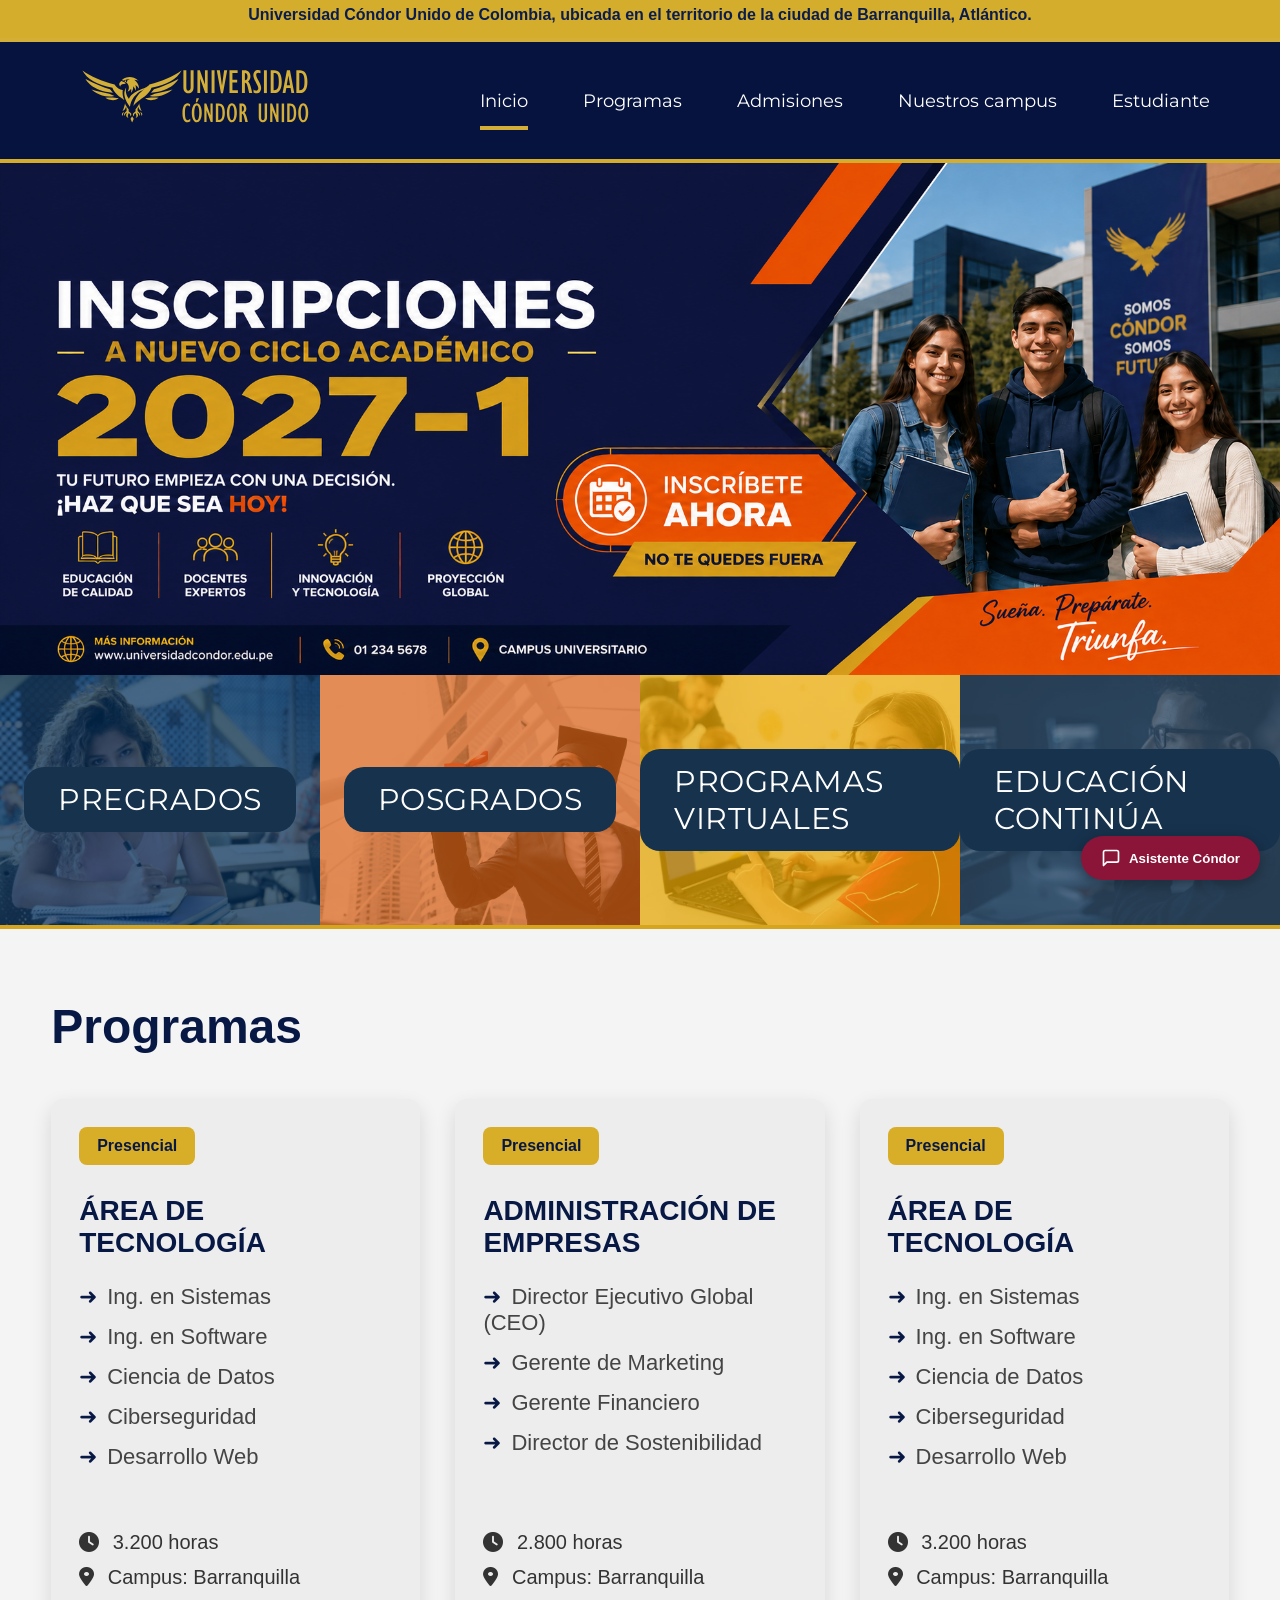
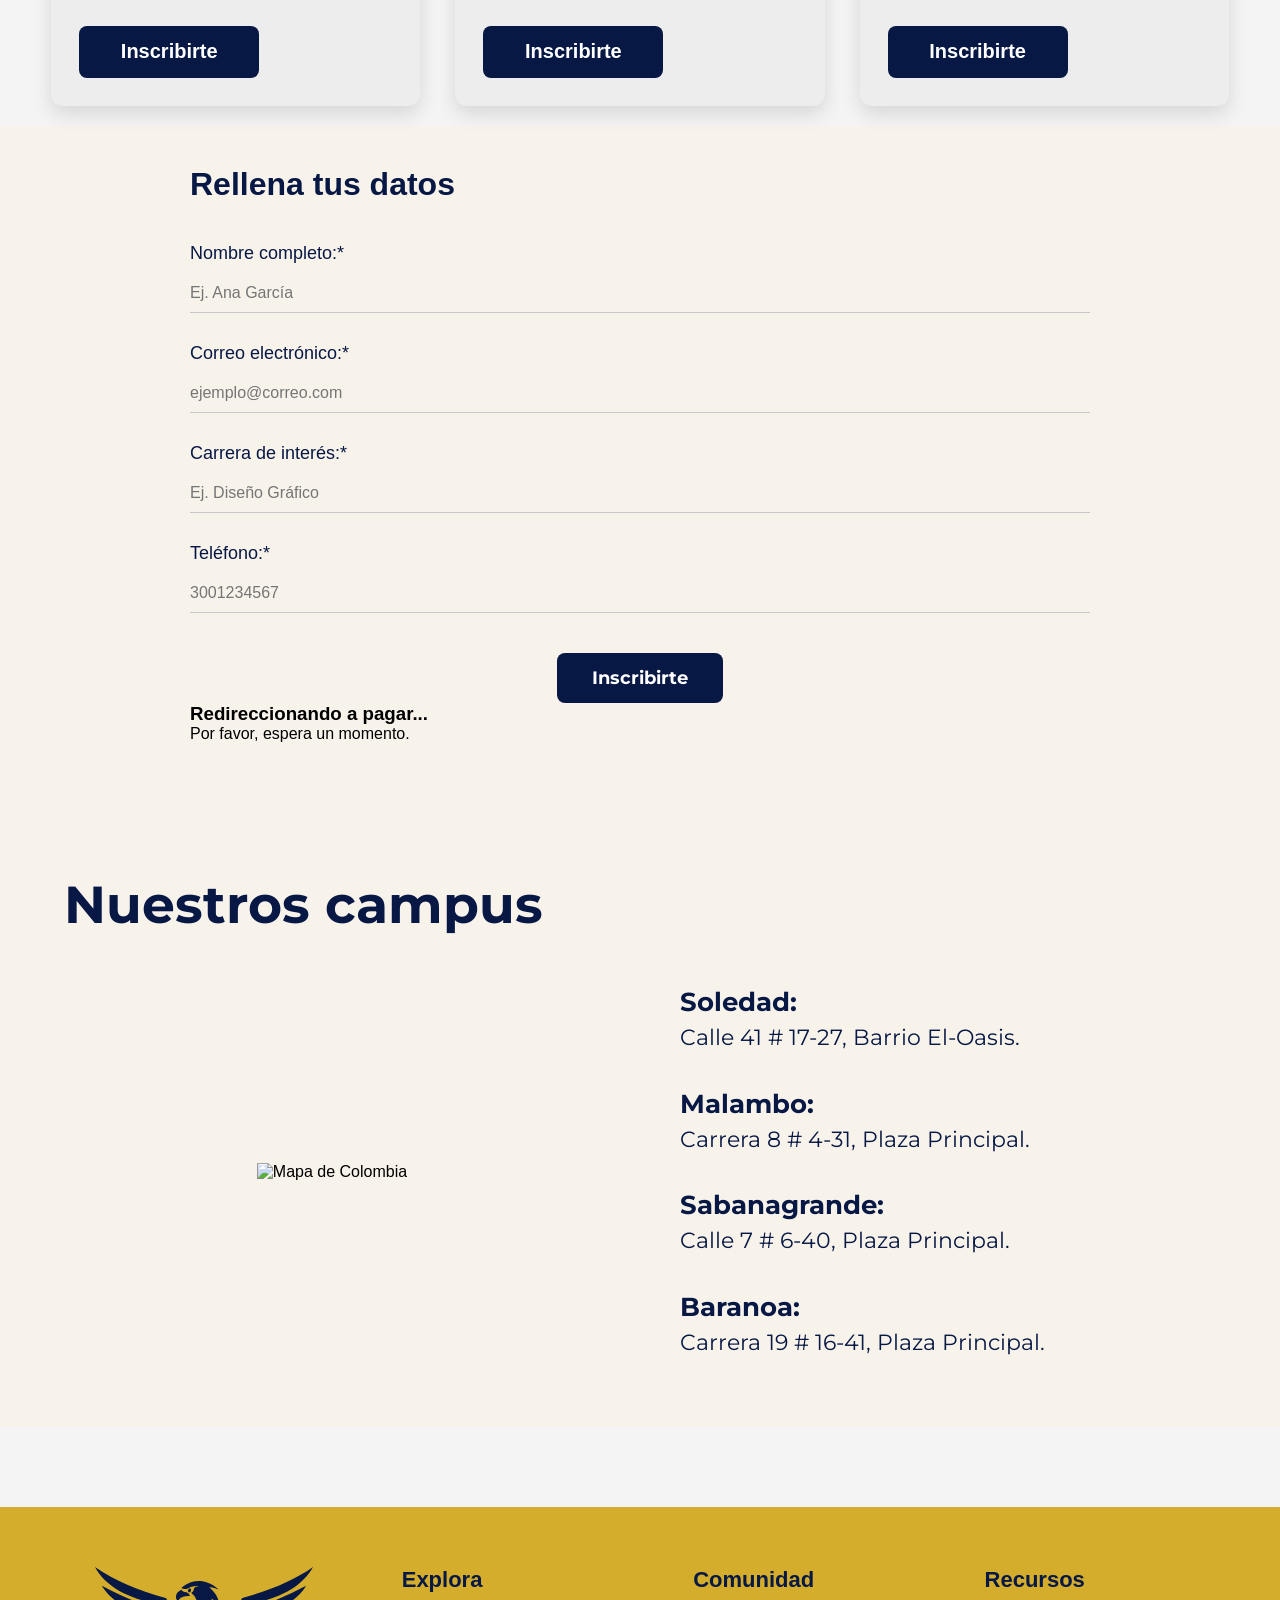
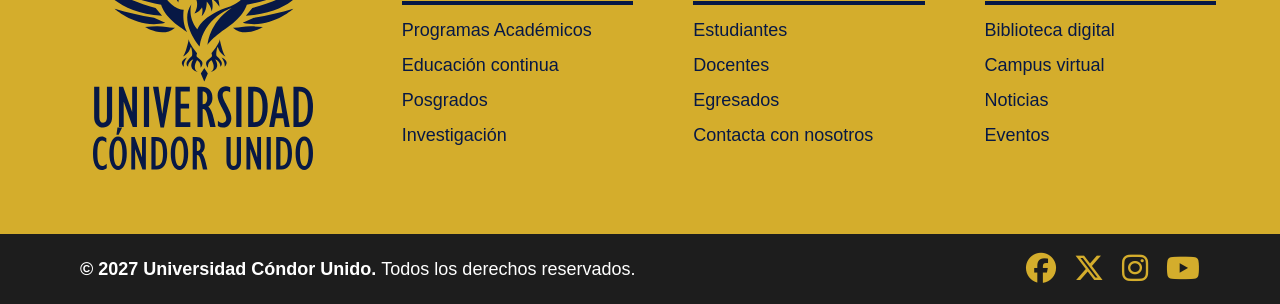
==== commit af04a295: "Update index.html" ====
--- a/index.html
+++ b/index.html
@@ -204,46 +204,73 @@
 </section> <!-- Fin programas -->
 
 <!-- ================= FORMULARIO ================= -->
-
 <section class="formulario" id="inscripcion">
-
-    <div class="contenedor-formulario">
-
-        <h2>Rellena tus datos</h2>
-
-        <form>
-
-            <div class="grupo">
-                <label for="nombre">Nombre completo:<span>*</span></label>
-                <input type="text" id="nombre" required>
-            </div>
-
-            <div class="grupo">
-                <label for="correo">Correo electrónico:<span>*</span></label>
-                <input type="email" id="correo" required>
-            </div>
-
-            <div class="grupo">
-                <label for="carrera">Carrera de interés:<span>*</span></label>
-                <input type="text" id="carrera" required>
-            </div>
-
-            <div class="grupo">
-                <label for="telefono">Teléfono:<span>*</span></label>
-                <input type="tel" id="telefono" maxlength="10"pattern="[0-9]{10}" inputmode="numeric" oninput="this.value = this.value.replace(/[^0-9]/g, '')"
-    required>
-            </div>
-
-            
-<div class="contenedor-boton">
-    <button type="submit" class="btn-inscribirse">
-        Inscribirte
-    </button>
-</div>
-
-        </form>
-
-    </div> <!-- Fin contenedor-formulario -->
+  <div class="contenedor-formulario">
+    <h2>Rellena tus datos</h2>
+
+    <form id="form-inscripcion" action="pasarela.html" method="GET">
+      <div class="grupo">
+        <label for="nombre">Nombre completo:<span>*</span></label>
+        <input type="text" id="nombre" name="nombre" required placeholder="Ej. Ana García">
+      </div>
+
+      <div class="grupo">
+        <label for="correo">Correo electrónico:<span>*</span></label>
+        <input type="email" id="correo" name="correo" required placeholder="ejemplo@correo.com">
+      </div>
+
+      <div class="grupo">
+        <label for="carrera">Carrera de interés:<span>*</span></label>
+        <input type="text" id="carrera" name="carrera" required placeholder="Ej. Diseño Gráfico">
+      </div>
+
+      <div class="grupo">
+        <label for="telefono">Teléfono:<span>*</span></label>
+        <input 
+          type="tel" 
+          id="telefono" 
+          name="telefono" 
+          maxlength="10" 
+          pattern="[0-9]{10}" 
+          inputmode="numeric" 
+          oninput="this.value = this.value.replace(/[^0-9]/g, '')"
+          placeholder="3001234567"
+          required>
+      </div>
+
+      <div class="contenedor-boton">
+        <button type="submit" class="btn-inscribirse">
+          Inscribirte
+        </button>
+      </div>
+    </form>
+
+    <!-- Modal de Redirección -->
+    <div id="payment-modal" class="modal-overlay modal-hidden">
+      <div class="modal-content">
+        <div class="spinner"></div>
+        <h3>Redireccionando a pagar...</h3>
+        <p>Por favor, espera un momento.</p>
+      </div>
+    </div>
+  </div> <!-- Fin contenedor-formulario -->
+</section>
+
+<!-- Script para activar el modal y redirigir -->
+<script>
+  document.getElementById('form-inscripcion').addEventListener('submit', function(e) {
+    e.preventDefault(); // Detiene el envío inmediato para mostrar el modal
+    
+    // Muestra el modal quitando la clase modal-hidden
+    const modal = document.getElementById('payment-modal');
+    modal.classList.remove('modal-hidden');
+
+    // Espera 1.5 segundos mostrando el spinner antes de redirigir a pasarela.html
+    setTimeout(() => {
+      window.location.href = 'pasarela.html';
+    }, 1500);
+  });
+</script>
 
 </section>
 
@@ -259,7 +286,7 @@
 
             <!-- Mapa -->
             <div class="mapa">
-                <img src="img/mini-mapa-gran-caribe-transparent.png" alt="Mapa de Colombia">
+                <img src="img/atlanticocolombiano.jpg" alt="Mapa de Colombia">
             </div>
 
             <!-- Direcciones -->
@@ -442,4 +469,4 @@
 ========================= -->
 
  </body>
-</html>+</html>
--- a/style.css
+++ b/style.css
@@ -2011,4 +2011,4 @@
   color: #002244;            /* Texto azul oscuro */
   transform: translateY(-2px);
   box-shadow: 0 6px 16px rgba(0, 0, 0, 0.4);
-}+}
